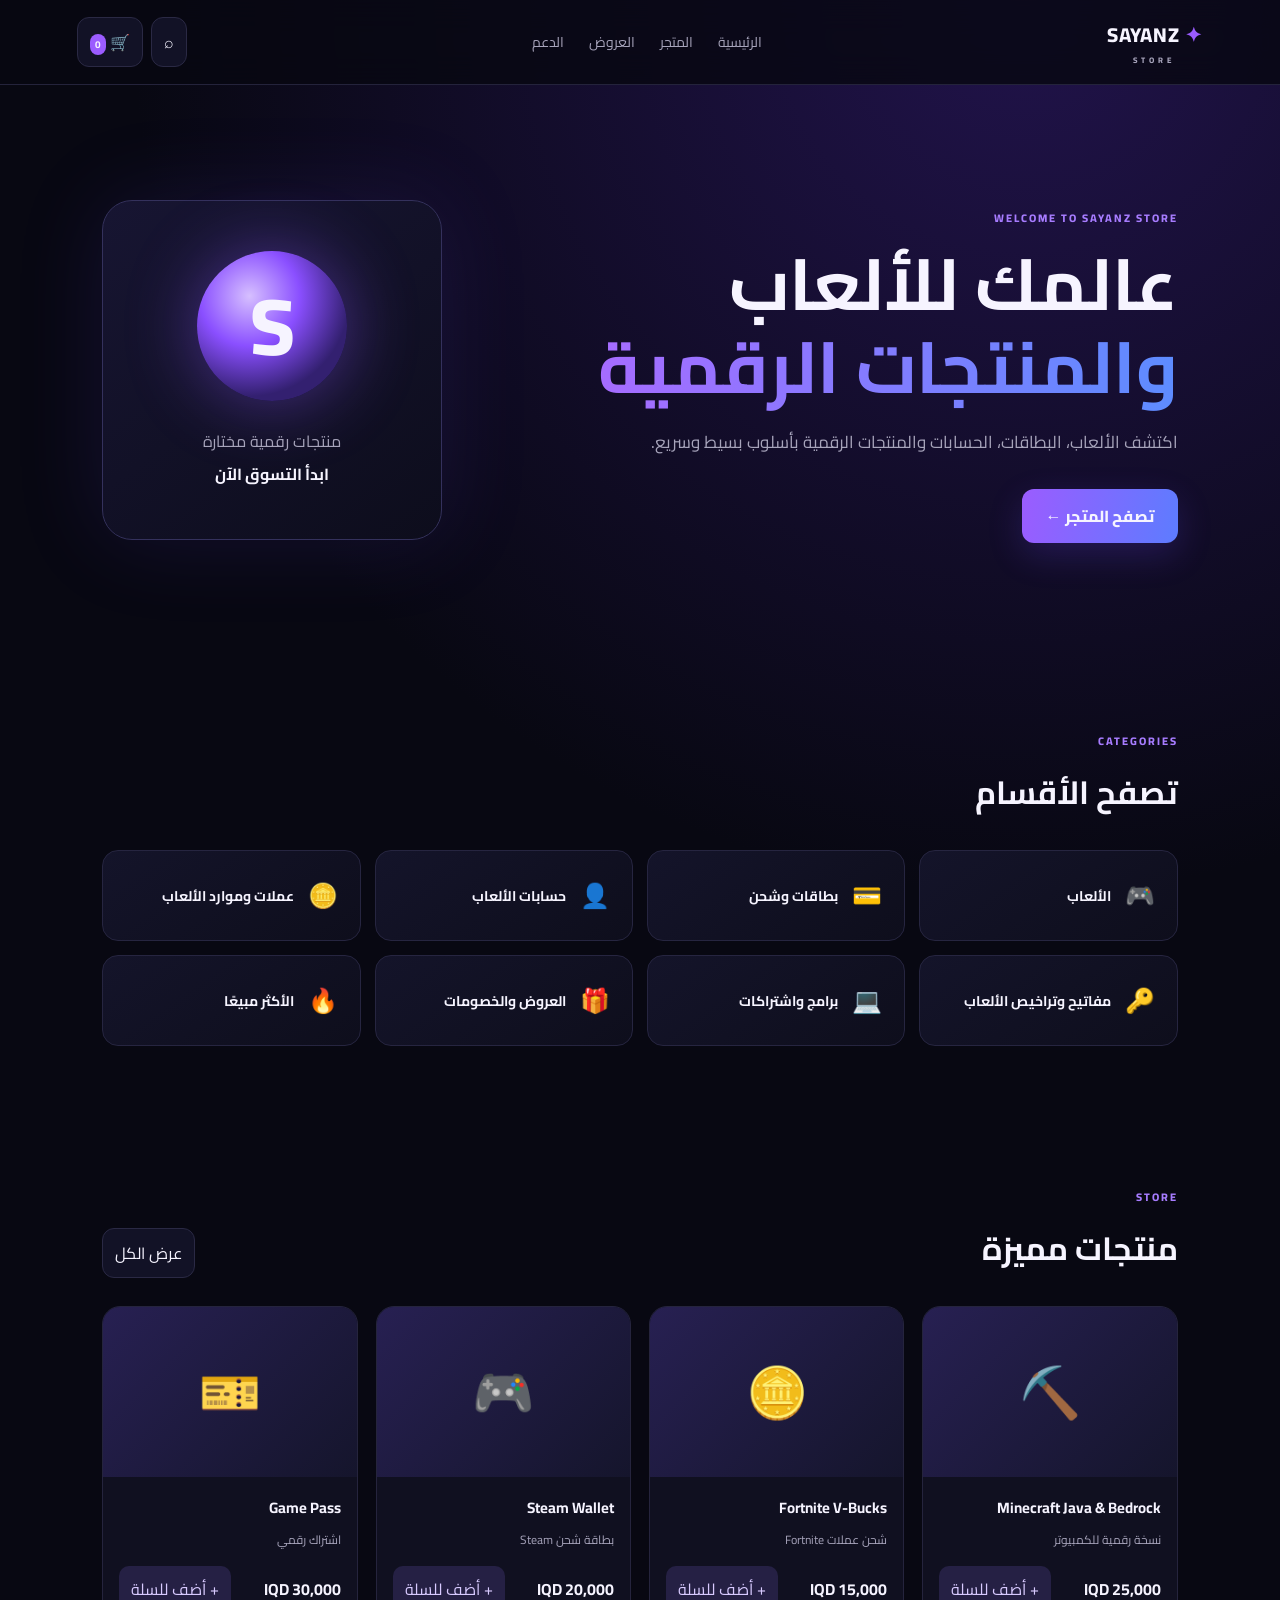
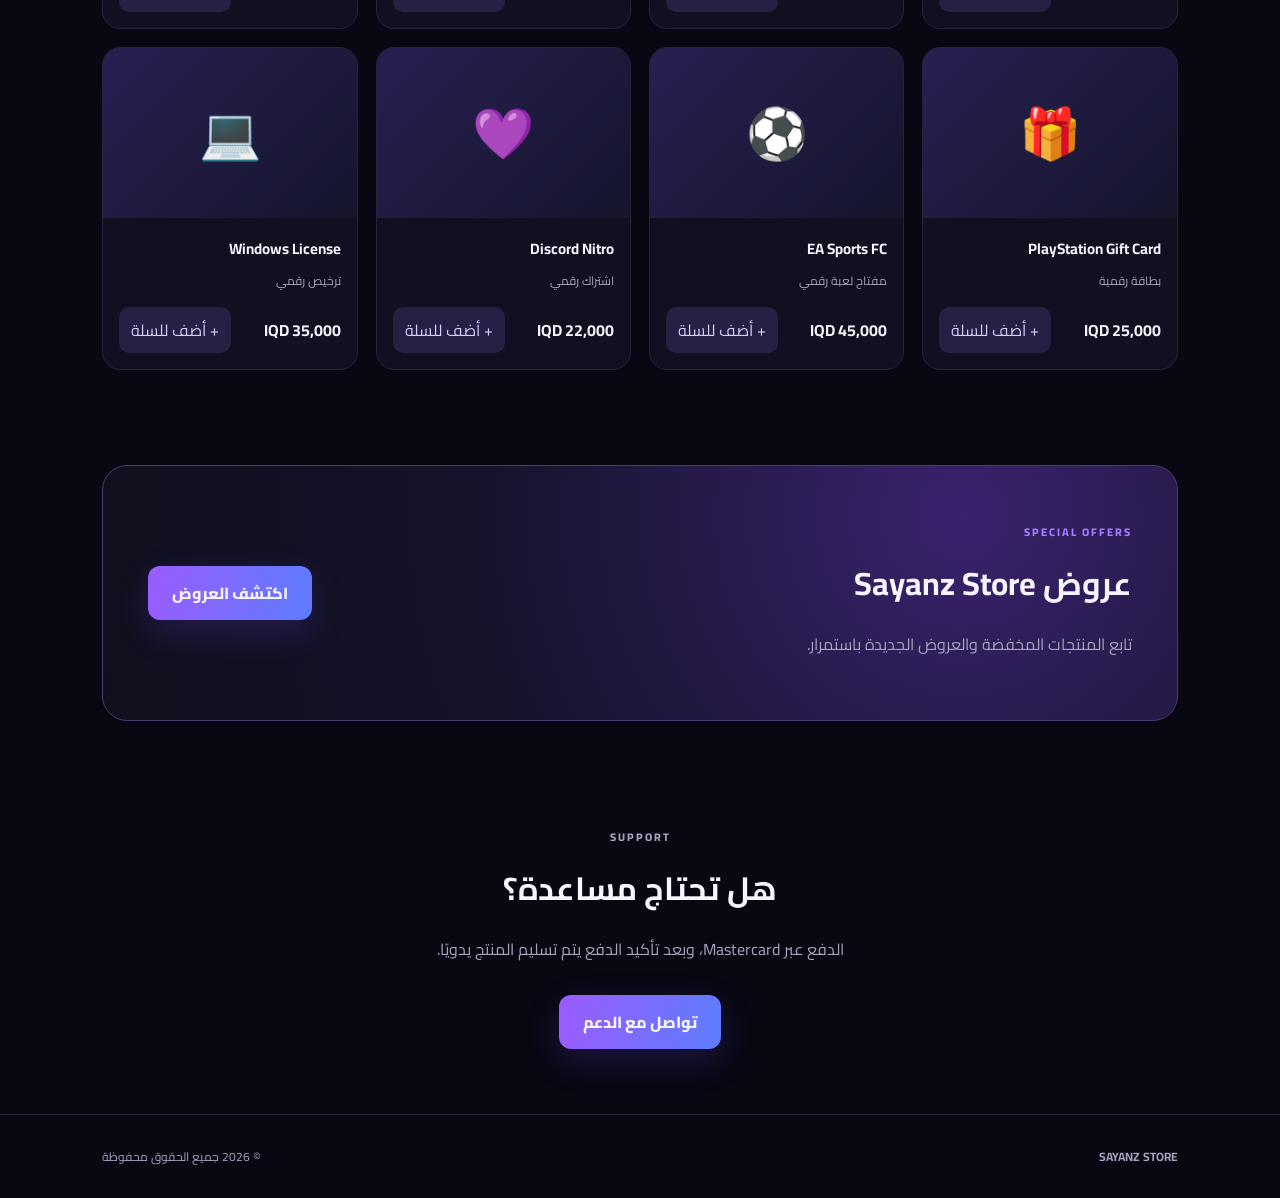
==== index.html @ 7d90538e "Add files via upload" ====
<!doctype html>
<html lang="ar" dir="rtl">
<head>
  <meta charset="utf-8">
  <meta name="viewport" content="width=device-width,initial-scale=1">
  <title>Sayanz Store | ساينز ستور</title>
  <meta name="description" content="Sayanz Store - ألعاب ومنتجات رقمية">
  <link rel="stylesheet" href="style.css">
</head>
<body>
  <header class="topbar">
    <a class="logo" href="#"><span>✦</span> SAYANZ <small>STORE</small></a>
    <nav>
      <a href="#home">الرئيسية</a>
      <a href="#store">المتجر</a>
      <a href="#offers">العروض</a>
      <a href="#support">الدعم</a>
    </nav>
    <div class="actions">
      <button aria-label="بحث">⌕</button>
      <button aria-label="السلة" onclick="openCart()">🛒 <b id="cartCount">0</b></button>
    </div>
  </header>

  <main>
    <section id="home" class="hero">
      <div>
        <p class="eyebrow">WELCOME TO SAYANZ STORE</p>
        <h1>عالمك للألعاب<br><span>والمنتجات الرقمية</span></h1>
        <p class="lead">اكتشف الألعاب، البطاقات، الحسابات والمنتجات الرقمية بأسلوب بسيط وسريع.</p>
        <a class="primary" href="#store">تصفح المتجر ←</a>
      </div>
      <div class="hero-card">
        <div class="orb">S</div>
        <p>منتجات رقمية مختارة</p>
        <strong>ابدأ التسوق الآن</strong>
      </div>
    </section>

    <section class="section">
      <div class="section-head"><div><p class="eyebrow">CATEGORIES</p><h2>تصفح الأقسام</h2></div></div>
      <div class="categories">
        <a href="#store">🎮<span>الألعاب</span></a>
        <a href="#store">💳<span>بطاقات وشحن</span></a>
        <a href="#store">👤<span>حسابات الألعاب</span></a>
        <a href="#store">🪙<span>عملات وموارد الألعاب</span></a>
        <a href="#store">🔑<span>مفاتيح وتراخيص الألعاب</span></a>
        <a href="#store">💻<span>برامج واشتراكات</span></a>
        <a href="#offers">🎁<span>العروض والخصومات</span></a>
        <a href="#store">🔥<span>الأكثر مبيعًا</span></a>
      </div>
    </section>

    <section id="store" class="section">
      <div class="section-head">
        <div><p class="eyebrow">STORE</p><h2>منتجات مميزة</h2></div>
        <button class="ghost" onclick="alert('سيتم تفعيل البحث لاحقًا')">عرض الكل</button>
      </div>
      <div class="products" id="products"></div>
    </section>

    <section id="offers" class="offer">
      <div><p class="eyebrow">SPECIAL OFFERS</p><h2>عروض Sayanz Store</h2><p>تابع المنتجات المخفضة والعروض الجديدة باستمرار.</p></div>
      <a class="primary" href="#store">اكتشف العروض</a>
    </section>

    <section id="support" class="section support">
      <p class="eyebrow">SUPPORT</p><h2>هل تحتاج مساعدة؟</h2>
      <p>الدفع عبر Mastercard، وبعد تأكيد الدفع يتم تسليم المنتج يدويًا.</p>
      <button class="primary" onclick="alert('أضف رابط واتساب/تيليجرام هنا لاحقًا')">تواصل مع الدعم</button>
    </section>
  </main>

  <footer><strong>SAYANZ STORE</strong><span>© 2026 جميع الحقوق محفوظة</span></footer>

  <div class="modal" id="cartModal" onclick="if(event.target===this)closeCart()">
    <div class="cart">
      <button class="close" onclick="closeCart()">×</button>
      <h2>سلة المشتريات</h2>
      <div id="cartItems"></div>
      <div class="total"><span>المجموع</span><strong id="total">0 IQD</strong></div>
      <button class="primary full" onclick="checkout()">متابعة الدفع</button>
    </div>
  </div>

  <div class="modal" id="checkoutModal" onclick="if(event.target===this)closeCheckout()">
    <div class="cart">
      <button class="close" onclick="closeCheckout()">×</button>
      <h2>إتمام الطلب</h2>
      <p style="color:#a7a4bb;font-size:13px">أدخل بياناتك لإرسال الطلب. سيتم تأكيد الدفع والتسليم يدويًا.</p>
      <form id="orderForm" onsubmit="submitOrder(event)">
        <label>الاسم<input required id="customerName" placeholder="اسمك الكامل"></label>
        <label>البريد الإلكتروني<input required type="email" id="customerEmail" placeholder="example@email.com"></label>
        <label>رقم الهاتف<input required id="customerPhone" placeholder="07xxxxxxxxx"></label>
        <label>طريقة الدفع<div class="paybox">💳 Mastercard</div></label>
        <label>رقم/مرجع عملية الدفع<input id="paymentRef" placeholder="أدخل مرجع العملية إن وجد"></label>
        <button class="primary full" type="submit">إرسال الطلب</button>
      </form>
    </div>
  </div>
  <div class="modal" id="successModal">
    <div class="cart" style="text-align:center">
      <div style="font-size:48px">✅</div>
      <h2>تم إرسال طلبك</h2>
      <p id="orderNumber" style="color:#a7a4bb"></p>
      <p style="color:#a7a4bb">احتفظ برقم الطلب للتواصل مع الدعم.</p>
      <button class="primary" onclick="closeSuccess()">حسنًا</button>
    </div>
  </div>
  <script src="script.js"></script>
</body>
</html>
---- style.css ----
@import url('https://fonts.googleapis.com/css2?family=Cairo:wght@400;600;700;800&display=swap');
:root{--bg:#080812;--panel:#111124;--panel2:#171735;--text:#f6f4ff;--muted:#a7a4bb;--accent:#9b5cff;--accent2:#5d7cff}
*{box-sizing:border-box}html{scroll-behavior:smooth}body{margin:0;background:radial-gradient(circle at 80% 0%,#21134b 0,transparent 30%),var(--bg);color:var(--text);font-family:Cairo,Arial,sans-serif}a{text-decoration:none;color:inherit}button{font:inherit;cursor:pointer;color:inherit}
.topbar{position:sticky;top:0;z-index:10;display:flex;align-items:center;gap:32px;padding:16px 6%;background:rgba(8,8,18,.82);backdrop-filter:blur(16px);border-bottom:1px solid #24233b}.logo{font-weight:800;letter-spacing:1px;font-size:20px}.logo span{color:var(--accent)}.logo small{display:block;font-size:8px;letter-spacing:4px;color:var(--muted);margin-right:28px}nav{display:flex;gap:25px;margin:auto}nav a{color:var(--muted);font-size:14px}nav a:hover{color:#fff}.actions{display:flex;gap:8px}.actions button,.ghost{border:1px solid #2a2944;background:#121226;border-radius:12px;padding:9px 12px}.actions b{background:var(--accent);border-radius:8px;padding:1px 5px;font-size:10px}
.hero{min-height:570px;padding:80px 8%;display:flex;align-items:center;justify-content:space-between;gap:50px}.eyebrow{color:#a77cff;font-size:11px;font-weight:800;letter-spacing:2px}.hero h1{font-size:clamp(40px,6vw,72px);line-height:1.15;margin:15px 0}.hero h1 span{background:linear-gradient(90deg,#a66cff,#5d8cff);-webkit-background-clip:text;color:transparent}.lead{max-width:580px;color:var(--muted);font-size:17px;line-height:2;margin-bottom:30px}.primary{display:inline-block;border:0;border-radius:12px;padding:12px 24px;background:linear-gradient(100deg,var(--accent),var(--accent2));box-shadow:0 12px 35px #6f4cff33;font-weight:800}.hero-card{width:340px;height:340px;border:1px solid #34315c;border-radius:30px;background:linear-gradient(145deg,#171532,#0d0d1c);display:flex;flex-direction:column;align-items:center;justify-content:center;box-shadow:0 0 90px #714cff20}.orb{width:150px;height:150px;border-radius:50%;display:grid;place-items:center;font-size:80px;font-weight:800;background:radial-gradient(circle at 35% 30%,#d6bfff,#8a4fff 35%,#332070 70%);box-shadow:0 0 70px #8b55ff77}.hero-card p{color:var(--muted);margin:25px 0 3px}.section{padding:65px 8%}.section-head{display:flex;justify-content:space-between;align-items:end;margin-bottom:28px}.section h2,.offer h2,.support h2{font-size:32px;margin:4px 0 0}.categories{display:grid;grid-template-columns:repeat(4,1fr);gap:14px}.categories a{background:linear-gradient(145deg,#14142a,#0e0e1c);border:1px solid #262540;padding:22px;border-radius:16px;display:flex;gap:14px;align-items:center;font-size:24px;transition:.2s}.categories a:hover{transform:translateY(-3px);border-color:#6d58aa}.categories span{font-size:14px;font-weight:700}.products{display:grid;grid-template-columns:repeat(4,1fr);gap:18px}.product{background:#101020;border:1px solid #25243d;border-radius:18px;overflow:hidden}.pic{height:170px;background:linear-gradient(135deg,#272052,#15152c);display:grid;place-items:center;font-size:50px}.info{padding:16px}.info h3{margin:0 0 6px;font-size:15px}.info p{color:var(--muted);font-size:12px;margin:0 0 15px}.price{display:flex;justify-content:space-between;align-items:center}.price strong{font-size:16px}.add{border:0;background:#252044;border-radius:10px;padding:8px 12px;color:#d8caff}.offer{margin:30px 8%;padding:45px;border-radius:25px;border:1px solid #493b72;background:radial-gradient(circle at 80% 20%,#3a226d,#15132b 55%,#10101d);display:flex;align-items:center;justify-content:space-between}.offer p:not(.eyebrow),.support p{color:var(--muted)}.support{text-align:center}.support .primary{margin-top:15px}footer{border-top:1px solid #24233b;padding:30px 8%;display:flex;justify-content:space-between;color:var(--muted);font-size:12px}.modal{display:none;position:fixed;inset:0;background:#0009;z-index:30;align-items:center;justify-content:center;padding:20px}.modal.open{display:flex}.cart{width:min(500px,100%);background:#111124;border:1px solid #35325a;border-radius:20px;padding:25px;position:relative}.close{position:absolute;left:18px;top:14px;background:none;border:0;font-size:28px}.cart h2{margin-top:0}.cart-row{display:flex;justify-content:space-between;padding:14px 0;border-bottom:1px solid #272640}.total{display:flex;justify-content:space-between;padding:20px 0}.full{width:100%;text-align:center}
@media(max-width:800px){nav{display:none}.hero{padding-top:55px;flex-direction:column;text-align:center}.hero-card{width:260px;height:260px}.orb{width:110px;height:110px;font-size:55px}.categories{grid-template-columns:repeat(2,1fr)}.products{grid-template-columns:repeat(2,1fr)}.offer{margin:20px 5%;flex-direction:column;align-items:flex-start;gap:20px}.section{padding:45px 5%}}
@media(max-width:450px){.products{grid-template-columns:1fr}.categories{grid-template-columns:1fr}.hero h1{font-size:42px}}

label{display:block;text-align:right;font-size:12px;color:#c9c5d9;margin:13px 0}input{width:100%;margin-top:7px;background:#0b0b18;border:1px solid #2c2a48;color:#fff;border-radius:10px;padding:12px;font:inherit;outline:none}input:focus{border-color:#8d63ff}.paybox{margin-top:7px;padding:12px;border-radius:10px;background:#19172f;border:1px solid #40376c;color:#ddd}.cart form{margin-top:15px}
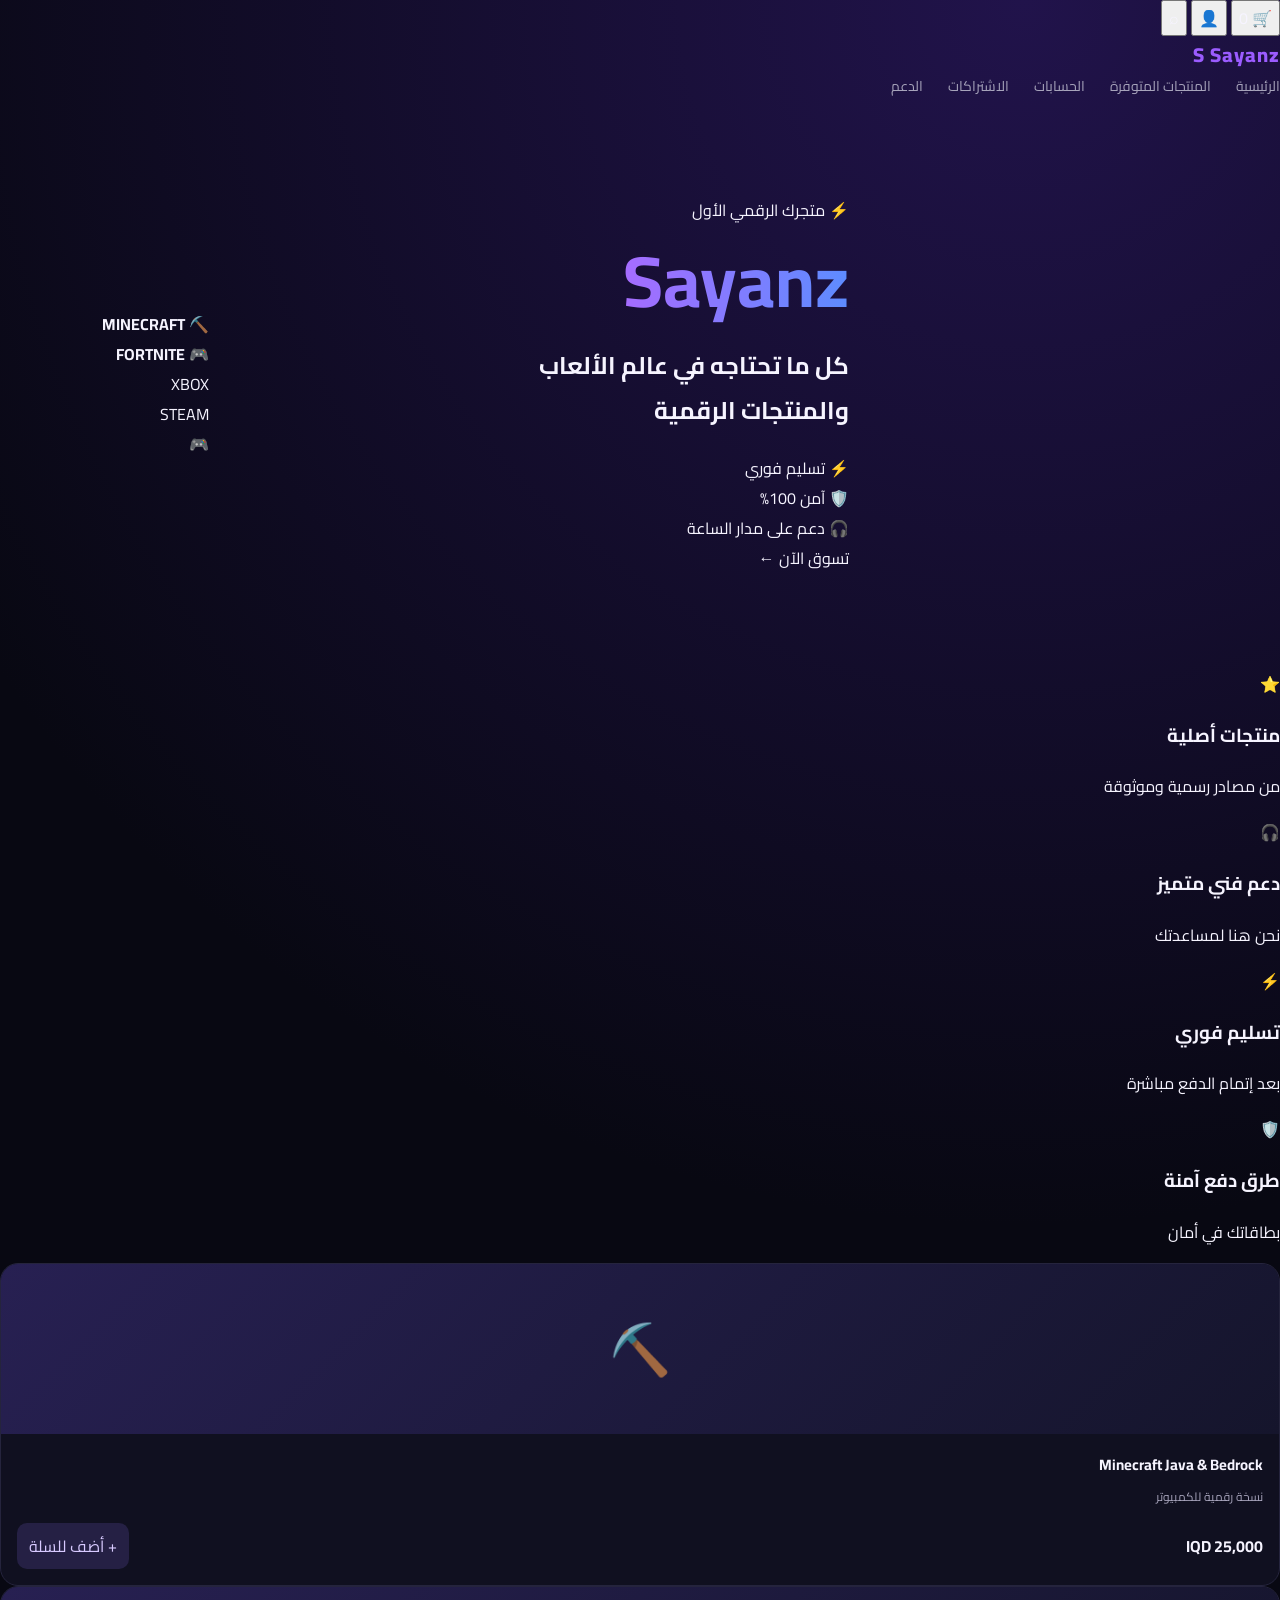
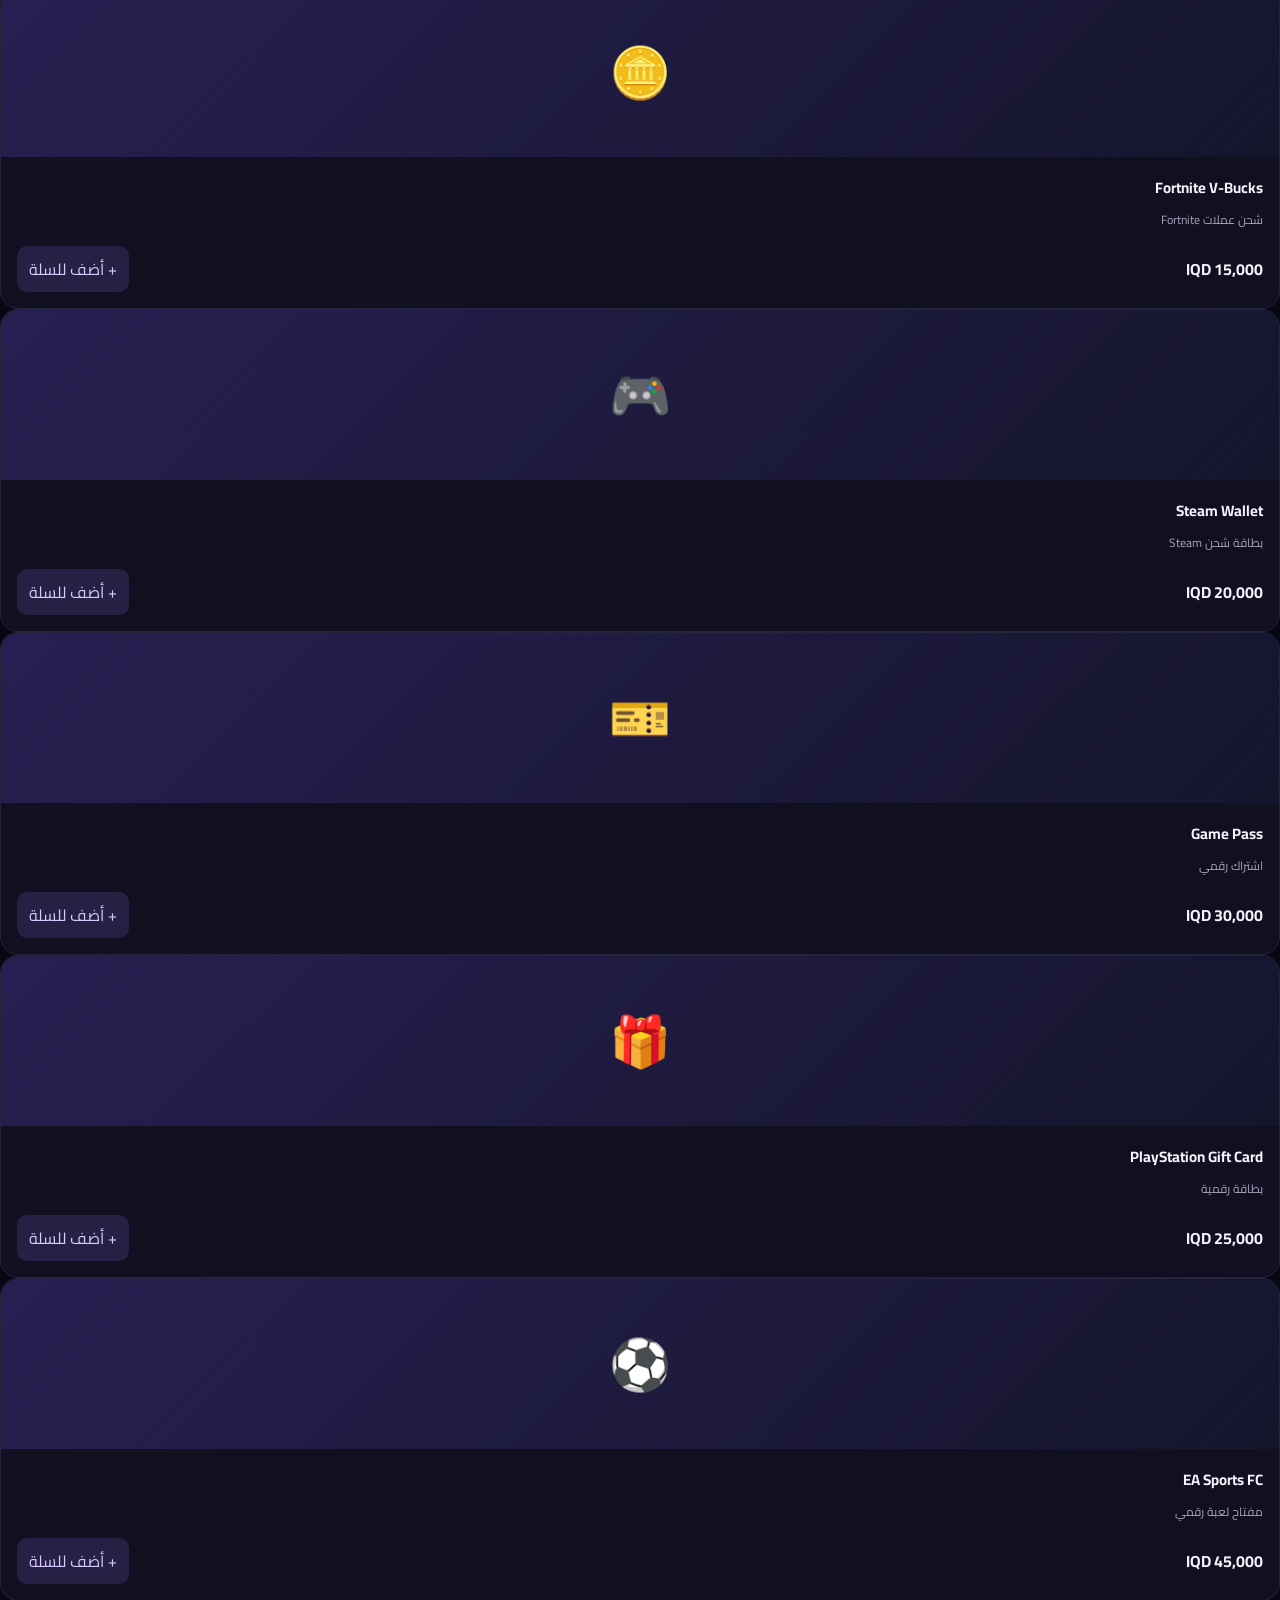
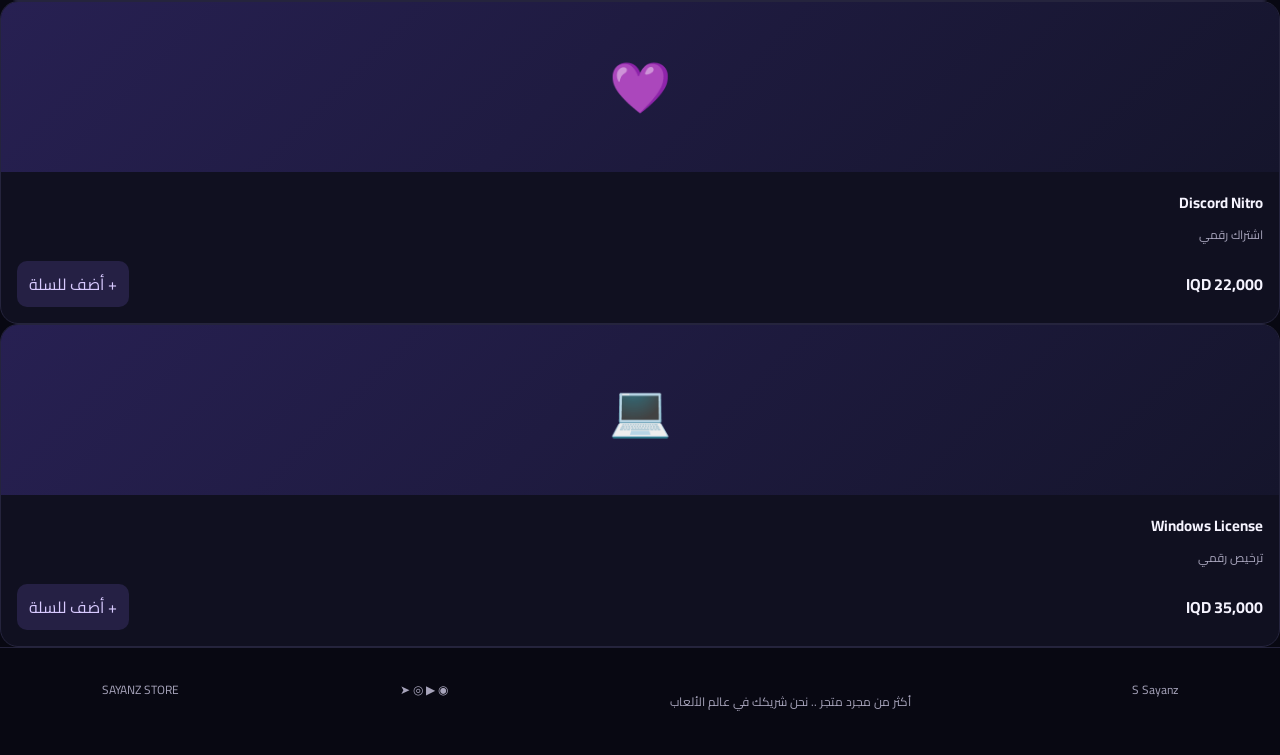
==== commit 90196bc1: "Update index.html" ====
--- a/index.html
+++ b/index.html
@@ -1,112 +1,399 @@
-<!doctype html>
+<!DOCTYPE html>
 <html lang="ar" dir="rtl">
 <head>
-  <meta charset="utf-8">
-  <meta name="viewport" content="width=device-width,initial-scale=1">
-  <title>Sayanz Store | ساينز ستور</title>
-  <meta name="description" content="Sayanz Store - ألعاب ومنتجات رقمية">
-  <link rel="stylesheet" href="style.css">
+    <meta charset="UTF-8">
+    <meta name="viewport" content="width=device-width, initial-scale=1.0">
+    <title>Sayanz Store | ساينز ستور</title>
+
+    <link rel="preconnect" href="https://fonts.googleapis.com">
+    <link rel="preconnect" href="https://fonts.gstatic.com" crossorigin>
+    <link href="https://fonts.googleapis.com/css2?family=Cairo:wght@400;500;600;700;800;900&display=swap" rel="stylesheet">
+
+    <link rel="stylesheet" href="style.css">
 </head>
+
 <body>
-  <header class="topbar">
-    <a class="logo" href="#"><span>✦</span> SAYANZ <small>STORE</small></a>
+
+<!-- ================= HEADER ================= -->
+
+<header class="header">
+
+    <div class="header-left">
+
+        <button class="icon-btn">
+            🛒
+            <span class="cart-count">0</span>
+        </button>
+
+        <button class="icon-btn">👤</button>
+
+        <button class="icon-btn">⌕</button>
+
+    </div>
+
+    <div class="logo">
+        <span class="logo-symbol">S</span>
+        <span>Sayanz</span>
+    </div>
+
     <nav>
-      <a href="#home">الرئيسية</a>
-      <a href="#store">المتجر</a>
-      <a href="#offers">العروض</a>
-      <a href="#support">الدعم</a>
+
+        <a class="active" href="#">الرئيسية</a>
+        <a href="#products">المنتجات المتوفرة</a>
+        <a href="#accounts">الحسابات</a>
+        <a href="#subscriptions">الاشتراكات</a>
+        <a href="#support">الدعم</a>
+
     </nav>
-    <div class="actions">
-      <button aria-label="بحث">⌕</button>
-      <button aria-label="السلة" onclick="openCart()">🛒 <b id="cartCount">0</b></button>
-    </div>
-  </header>
-
-  <main>
-    <section id="home" class="hero">
-      <div>
-        <p class="eyebrow">WELCOME TO SAYANZ STORE</p>
-        <h1>عالمك للألعاب<br><span>والمنتجات الرقمية</span></h1>
-        <p class="lead">اكتشف الألعاب، البطاقات، الحسابات والمنتجات الرقمية بأسلوب بسيط وسريع.</p>
-        <a class="primary" href="#store">تصفح المتجر ←</a>
-      </div>
-      <div class="hero-card">
-        <div class="orb">S</div>
-        <p>منتجات رقمية مختارة</p>
-        <strong>ابدأ التسوق الآن</strong>
-      </div>
-    </section>
-
-    <section class="section">
-      <div class="section-head"><div><p class="eyebrow">CATEGORIES</p><h2>تصفح الأقسام</h2></div></div>
-      <div class="categories">
-        <a href="#store">🎮<span>الألعاب</span></a>
-        <a href="#store">💳<span>بطاقات وشحن</span></a>
-        <a href="#store">👤<span>حسابات الألعاب</span></a>
-        <a href="#store">🪙<span>عملات وموارد الألعاب</span></a>
-        <a href="#store">🔑<span>مفاتيح وتراخيص الألعاب</span></a>
-        <a href="#store">💻<span>برامج واشتراكات</span></a>
-        <a href="#offers">🎁<span>العروض والخصومات</span></a>
-        <a href="#store">🔥<span>الأكثر مبيعًا</span></a>
-      </div>
-    </section>
-
-    <section id="store" class="section">
-      <div class="section-head">
-        <div><p class="eyebrow">STORE</p><h2>منتجات مميزة</h2></div>
-        <button class="ghost" onclick="alert('سيتم تفعيل البحث لاحقًا')">عرض الكل</button>
-      </div>
-      <div class="products" id="products"></div>
-    </section>
-
-    <section id="offers" class="offer">
-      <div><p class="eyebrow">SPECIAL OFFERS</p><h2>عروض Sayanz Store</h2><p>تابع المنتجات المخفضة والعروض الجديدة باستمرار.</p></div>
-      <a class="primary" href="#store">اكتشف العروض</a>
-    </section>
-
-    <section id="support" class="section support">
-      <p class="eyebrow">SUPPORT</p><h2>هل تحتاج مساعدة؟</h2>
-      <p>الدفع عبر Mastercard، وبعد تأكيد الدفع يتم تسليم المنتج يدويًا.</p>
-      <button class="primary" onclick="alert('أضف رابط واتساب/تيليجرام هنا لاحقًا')">تواصل مع الدعم</button>
-    </section>
-  </main>
-
-  <footer><strong>SAYANZ STORE</strong><span>© 2026 جميع الحقوق محفوظة</span></footer>
-
-  <div class="modal" id="cartModal" onclick="if(event.target===this)closeCart()">
-    <div class="cart">
-      <button class="close" onclick="closeCart()">×</button>
-      <h2>سلة المشتريات</h2>
-      <div id="cartItems"></div>
-      <div class="total"><span>المجموع</span><strong id="total">0 IQD</strong></div>
-      <button class="primary full" onclick="checkout()">متابعة الدفع</button>
-    </div>
-  </div>
-
-  <div class="modal" id="checkoutModal" onclick="if(event.target===this)closeCheckout()">
-    <div class="cart">
-      <button class="close" onclick="closeCheckout()">×</button>
-      <h2>إتمام الطلب</h2>
-      <p style="color:#a7a4bb;font-size:13px">أدخل بياناتك لإرسال الطلب. سيتم تأكيد الدفع والتسليم يدويًا.</p>
-      <form id="orderForm" onsubmit="submitOrder(event)">
-        <label>الاسم<input required id="customerName" placeholder="اسمك الكامل"></label>
-        <label>البريد الإلكتروني<input required type="email" id="customerEmail" placeholder="example@email.com"></label>
-        <label>رقم الهاتف<input required id="customerPhone" placeholder="07xxxxxxxxx"></label>
-        <label>طريقة الدفع<div class="paybox">💳 Mastercard</div></label>
-        <label>رقم/مرجع عملية الدفع<input id="paymentRef" placeholder="أدخل مرجع العملية إن وجد"></label>
-        <button class="primary full" type="submit">إرسال الطلب</button>
-      </form>
-    </div>
-  </div>
-  <div class="modal" id="successModal">
-    <div class="cart" style="text-align:center">
-      <div style="font-size:48px">✅</div>
-      <h2>تم إرسال طلبك</h2>
-      <p id="orderNumber" style="color:#a7a4bb"></p>
-      <p style="color:#a7a4bb">احتفظ برقم الطلب للتواصل مع الدعم.</p>
-      <button class="primary" onclick="closeSuccess()">حسنًا</button>
-    </div>
-  </div>
-  <script src="script.js"></script>
+
+</header>
+
+
+<!-- ================= HERO ================= -->
+
+<section class="hero">
+
+    <div class="hero-glow"></div>
+
+    <div class="hero-content">
+
+        <div class="small-title">
+            ⚡ متجرك الرقمي الأول
+        </div>
+
+        <h1>
+            <span>Sayanz</span>
+        </h1>
+
+        <h2>
+            كل ما تحتاجه في عالم الألعاب
+            <br>
+            والمنتجات الرقمية
+        </h2>
+
+        <div class="hero-features">
+
+            <div>
+                ⚡
+                <span>تسليم فوري</span>
+            </div>
+
+            <div>
+                🛡️
+                <span>آمن 100%</span>
+            </div>
+
+            <div>
+                🎧
+                <span>دعم على مدار الساعة</span>
+            </div>
+
+        </div>
+
+        <a href="#products" class="main-button">
+            تسوق الآن
+            <span>←</span>
+        </a>
+
+    </div>
+
+
+    <!-- Gaming artwork -->
+
+    <div class="gaming-scene">
+
+        <div class="light-beam beam-one"></div>
+        <div class="light-beam beam-two"></div>
+
+        <div class="game-card minecraft">
+
+            <div class="game-art minecraft-art">
+                ⛏️
+                <strong>MINECRAFT</strong>
+            </div>
+
+        </div>
+
+        <div class="game-card fortnite">
+
+            <div class="game-art fortnite-art">
+                🎮
+                <strong>FORTNITE</strong>
+            </div>
+
+        </div>
+
+        <div class="game-card xbox">
+
+            <div class="game-art xbox-art">
+                XBOX
+            </div>
+
+        </div>
+
+        <div class="game-card steam">
+
+            <div class="game-art steam-art">
+                STEAM
+            </div>
+
+        </div>
+
+        <div class="controller">
+            🎮
+        </div>
+
+    </div>
+
+</section>
+
+
+<!-- ================= BENEFITS ================= -->
+
+<section class="benefits">
+
+    <div class="benefit">
+
+        <div class="benefit-icon">⭐</div>
+
+        <div>
+            <h3>منتجات أصلية</h3>
+            <p>من مصادر رسمية وموثوقة</p>
+        </div>
+
+    </div>
+
+
+    <div class="benefit">
+
+        <div class="benefit-icon">🎧</div>
+
+        <div>
+            <h3>دعم فني متميز</h3>
+            <p>نحن هنا لمساعدتك</p>
+        </div>
+
+    </div>
+
+
+    <div class="benefit">
+
+        <div class="benefit-icon">⚡</div>
+
+        <div>
+            <h3>تسليم فوري</h3>
+            <p>بعد إتمام الدفع مباشرة</p>
+        </div>
+
+    </div>
+
+
+    <div class="benefit">
+
+        <div class="benefit-icon">🛡️</div>
+
+        <div>
+            <h3>طرق دفع آمنة</h3>
+            <p>بطاقاتك في أمان</p>
+        </div>
+
+    </div>
+
+</section>
+
+
+<!-- ================= PRODUCTS ================= -->
+
+<section class="products-section" id="products">
+
+    <div class="section-heading">
+
+        <div>
+            <span>اختر من بين حسابات الألعاب التي تناسبك</span>
+            <h2>المنتجات المتوفرة</h2></div>
+
+        <div class="heading-line"></div>
+
+    </div>
+
+
+    <div class="products-grid">
+
+
+        <!-- Minecraft -->
+
+        <article class="product-card minecraft-card">
+
+            <div class="product-image minecraft-bg">
+
+                <div class="product-game-icon">
+                    ⛏️
+                </div>
+
+                <h3>MINECRAFT</h3>
+
+            </div>
+
+            <div class="product-info">
+
+                <div class="product-icon">🟩</div>
+
+                <div class="product-text">
+
+                    <h3>حسابات ماينكرافت</h3>
+
+                    <p>حسابات أصلية وآمنة</p>
+
+                </div>
+
+                <button class="product-button">
+                    تصفح المنتجات →
+                </button>
+
+            </div>
+
+        </article>
+
+
+        <!-- Fortnite -->
+
+        <article class="product-card fortnite-card">
+
+            <div class="product-image fortnite-bg">
+
+                <div class="product-game-icon">
+                    🎮
+                </div>
+
+                <h3>FORTNITE</h3>
+
+            </div>
+
+            <div class="product-info">
+
+                <div class="product-icon">F</div>
+
+                <div class="product-text">
+
+                    <h3>حسابات فورت نايت</h3>
+
+                    <p>حسابات أصلية وآمنة</p>
+
+                </div>
+
+                <button class="product-button">
+                    تصفح المنتجات →
+                </button>
+
+            </div>
+
+        </article>
+
+
+        <!-- Xbox -->
+
+        <article class="product-card xbox-card">
+
+            <div class="product-image xbox-bg">
+
+                <div class="product-game-icon">
+                    X
+                </div>
+
+                <h3>XBOX</h3>
+
+            </div>
+
+            <div class="product-info">
+
+                <div class="product-icon">◉</div>
+
+                <div class="product-text">
+
+                    <h3>حسابات إكس بوكس</h3>
+
+                    <p>حسابات أصلية وآمنة</p>
+
+                </div>
+
+                <button class="product-button">
+                    تصفح المنتجات →
+                </button>
+
+            </div>
+
+        </article>
+
+
+        <!-- Steam -->
+
+        <article class="product-card steam-card">
+
+            <div class="product-image steam-bg">
+
+                <div class="product-game-icon">
+                    ⚙
+                </div>
+
+                <h3>STEAM</h3>
+
+            </div>
+
+            <div class="product-info">
+
+                <div class="product-icon">◉</div>
+
+                <div class="product-text">
+
+                    <h3>ألعاب ستيم</h3>
+
+                    <p>حسابات أصلية وآمنة</p>
+
+                </div>
+
+                <button class="product-button">
+                    تصفح المنتجات →
+                </button>
+
+            </div>
+
+        </article>
+
+    </div>
+
+</section>
+
+
+<!-- ================= FOOTER ================= -->
+
+<footer>
+
+    <div class="footer-logo">
+        <span>S</span>
+        Sayanz
+    </div>
+
+    <p>
+        أكثر من مجرد متجر .. نحن شريكك في عالم الألعاب
+    </p>
+
+    <div class="social">
+
+        <span>◉</span>
+        <span>▶</span>
+        <span>◎</span>
+        <span>➤</span>
+
+    </div>
+
+    <div class="footer-bottom">
+        SAYANZ STORE
+    </div>
+
+</footer>
+
+
+<script src="script.js"></script>
+
 </body>
-</html>+</html>
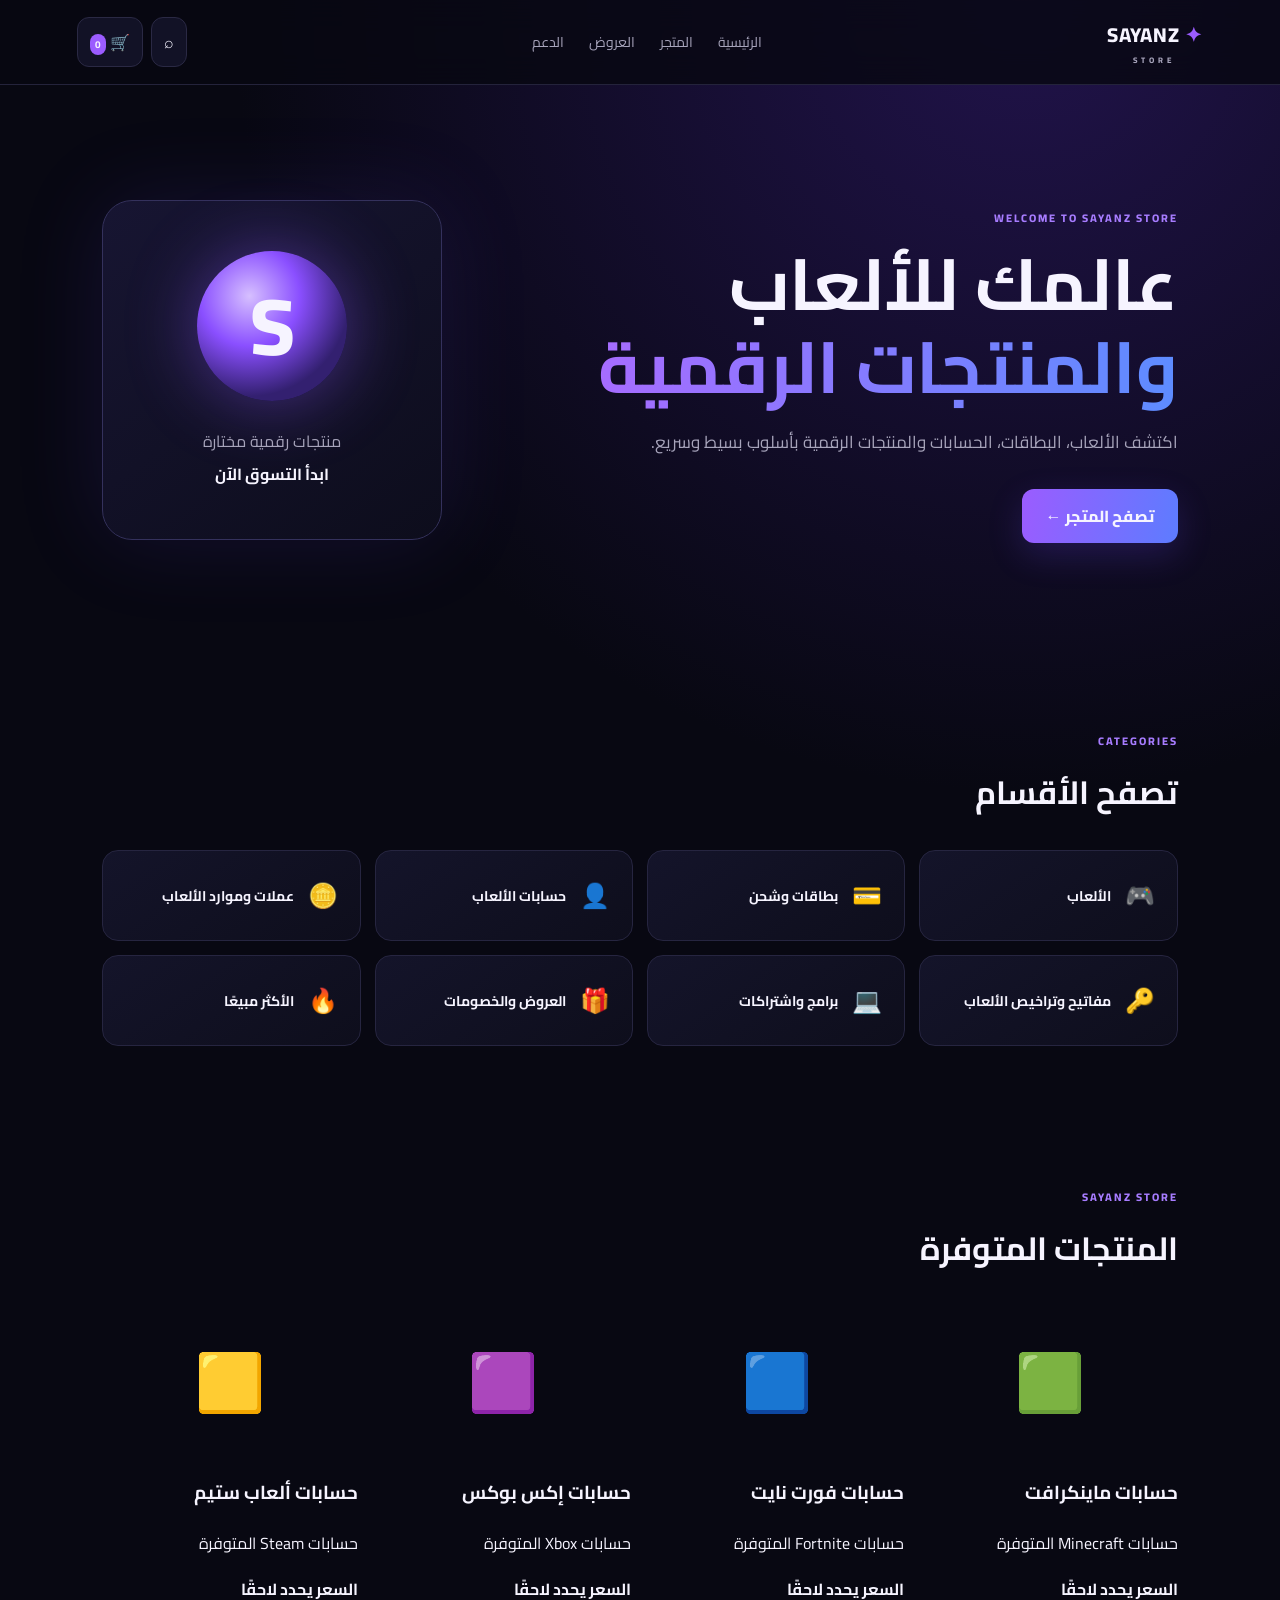
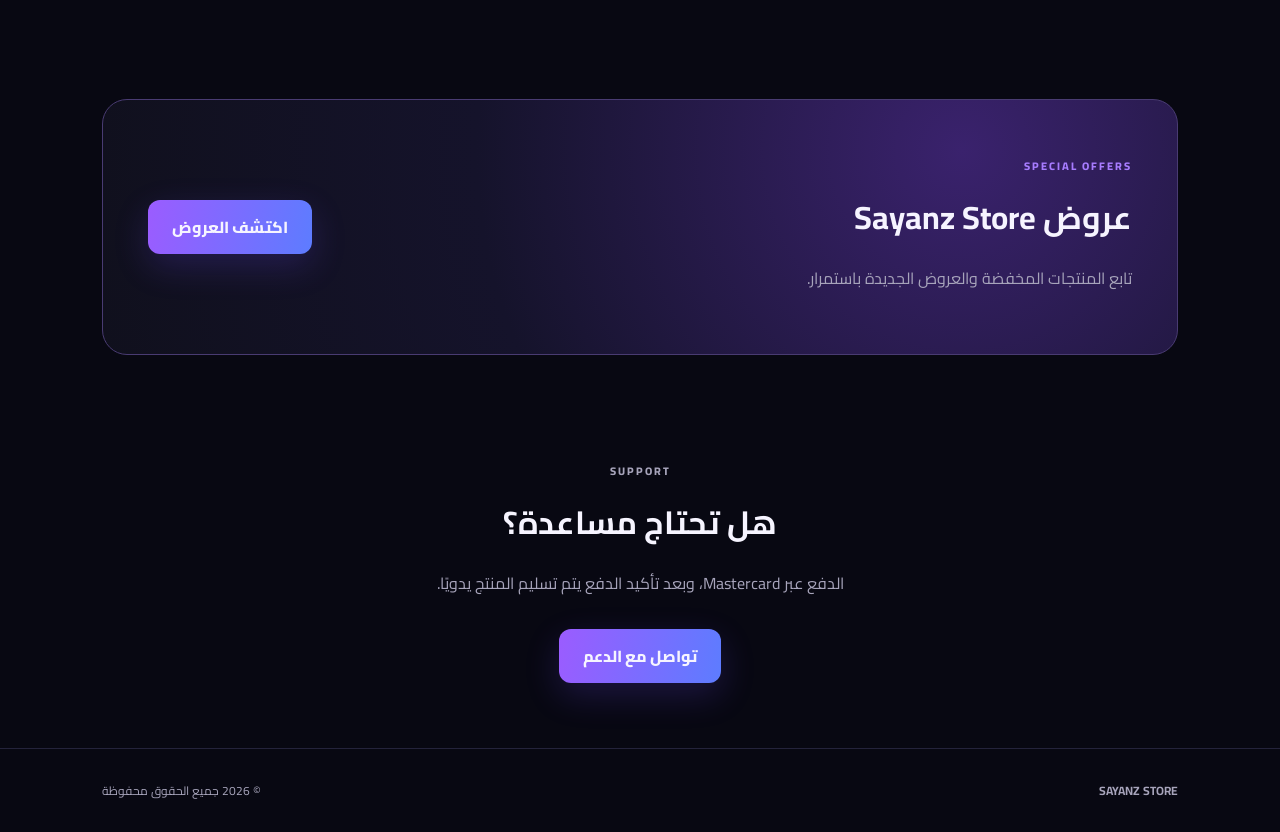
==== commit a2329a72: "Add files via upload" ====
--- a/index.html
+++ b/index.html
@@ -1,399 +1,116 @@
-<!DOCTYPE html>
+<!doctype html>
 <html lang="ar" dir="rtl">
 <head>
-    <meta charset="UTF-8">
-    <meta name="viewport" content="width=device-width, initial-scale=1.0">
-    <title>Sayanz Store | ساينز ستور</title>
+  <meta charset="utf-8">
+  <meta name="viewport" content="width=device-width,initial-scale=1">
+  <title>Sayanz Store | ساينز ستور</title>
+  <meta name="description" content="Sayanz Store - ألعاب ومنتجات رقمية">
+  <link rel="stylesheet" href="style.css">
+</head>
+<body>
+  <header class="topbar">
+    <a class="logo" href="#"><span>✦</span> SAYANZ <small>STORE</small></a>
+    <nav>
+      <a href="#home">الرئيسية</a>
+      <a href="#store">المتجر</a>
+      <a href="#offers">العروض</a>
+      <a href="#support">الدعم</a>
+    </nav>
+    <div class="actions">
+      <button aria-label="بحث">⌕</button>
+      <button aria-label="السلة" onclick="openCart()">🛒 <b id="cartCount">0</b></button>
+    </div>
+  </header>
 
-    <link rel="preconnect" href="https://fonts.googleapis.com">
-    <link rel="preconnect" href="https://fonts.gstatic.com" crossorigin>
-    <link href="https://fonts.googleapis.com/css2?family=Cairo:wght@400;500;600;700;800;900&display=swap" rel="stylesheet">
+  <main>
+    <section id="home" class="hero">
+      <div>
+        <p class="eyebrow">WELCOME TO SAYANZ STORE</p>
+        <h1>عالمك للألعاب<br><span>والمنتجات الرقمية</span></h1>
+        <p class="lead">اكتشف الألعاب، البطاقات، الحسابات والمنتجات الرقمية بأسلوب بسيط وسريع.</p>
+        <a class="primary" href="#store">تصفح المتجر ←</a>
+      </div>
+      <div class="hero-card">
+        <div class="orb">S</div>
+        <p>منتجات رقمية مختارة</p>
+        <strong>ابدأ التسوق الآن</strong>
+      </div>
+    </section>
 
-    <link rel="stylesheet" href="style.css">
-</head>
+    <section class="section">
+      <div class="section-head"><div><p class="eyebrow">CATEGORIES</p><h2>تصفح الأقسام</h2></div></div>
+      <div class="categories">
+        <a href="#store">🎮<span>الألعاب</span></a>
+        <a href="#store">💳<span>بطاقات وشحن</span></a>
+        <a href="#store">👤<span>حسابات الألعاب</span></a>
+        <a href="#store">🪙<span>عملات وموارد الألعاب</span></a>
+        <a href="#store">🔑<span>مفاتيح وتراخيص الألعاب</span></a>
+        <a href="#store">💻<span>برامج واشتراكات</span></a>
+        <a href="#offers">🎁<span>العروض والخصومات</span></a>
+        <a href="#store">🔥<span>الأكثر مبيعًا</span></a>
+      </div>
+    </section>
 
-<body>
+    <section id="store" class="section">
+      <div class="section-head">
+        <div><p class="eyebrow">SAYANZ STORE</p><h2>المنتجات المتوفرة</h2></div>
+      </div>
+      <div class="products available-products">
+        <a class="product-card" href="#minecraft"><div class="product-art">🟩</div><div class="product-info"><h3>حسابات ماينكرافت</h3><p>حسابات Minecraft المتوفرة</p><strong>السعر يحدد لاحقًا</strong></div></a>
+        <a class="product-card" href="#fortnite"><div class="product-art">🟦</div><div class="product-info"><h3>حسابات فورت نايت</h3><p>حسابات Fortnite المتوفرة</p><strong>السعر يحدد لاحقًا</strong></div></a>
+        <a class="product-card" href="#xbox"><div class="product-art">🟪</div><div class="product-info"><h3>حسابات إكس بوكس</h3><p>حسابات Xbox المتوفرة</p><strong>السعر يحدد لاحقًا</strong></div></a>
+        <a class="product-card" href="#steam"><div class="product-art">🟨</div><div class="product-info"><h3>حسابات ألعاب ستيم</h3><p>حسابات Steam المتوفرة</p><strong>السعر يحدد لاحقًا</strong></div></a>
+      </div>
+    </section>
 
-<!-- ================= HEADER ================= -->
+    <section id="offers" class="offer">
+      <div><p class="eyebrow">SPECIAL OFFERS</p><h2>عروض Sayanz Store</h2><p>تابع المنتجات المخفضة والعروض الجديدة باستمرار.</p></div>
+      <a class="primary" href="#store">اكتشف العروض</a>
+    </section>
 
-<header class="header">
+    <section id="support" class="section support">
+      <p class="eyebrow">SUPPORT</p><h2>هل تحتاج مساعدة؟</h2>
+      <p>الدفع عبر Mastercard، وبعد تأكيد الدفع يتم تسليم المنتج يدويًا.</p>
+      <button class="primary" onclick="alert('أضف رابط واتساب/تيليجرام هنا لاحقًا')">تواصل مع الدعم</button>
+    </section>
+  </main>
 
-    <div class="header-left">
+  <footer><strong>SAYANZ STORE</strong><span>© 2026 جميع الحقوق محفوظة</span></footer>
 
-        <button class="icon-btn">
-            🛒
-            <span class="cart-count">0</span>
-        </button>
+  <div class="modal" id="cartModal" onclick="if(event.target===this)closeCart()">
+    <div class="cart">
+      <button class="close" onclick="closeCart()">×</button>
+      <h2>سلة المشتريات</h2>
+      <div id="cartItems"></div>
+      <div class="total"><span>المجموع</span><strong id="total">0 IQD</strong></div>
+      <button class="primary full" onclick="checkout()">متابعة الدفع</button>
+    </div>
+  </div>
 
-        <button class="icon-btn">👤</button>
-
-        <button class="icon-btn">⌕</button>
-
+  <div class="modal" id="checkoutModal" onclick="if(event.target===this)closeCheckout()">
+    <div class="cart">
+      <button class="close" onclick="closeCheckout()">×</button>
+      <h2>إتمام الطلب</h2>
+      <p style="color:#a7a4bb;font-size:13px">أدخل بياناتك لإرسال الطلب. سيتم تأكيد الدفع والتسليم يدويًا.</p>
+      <form id="orderForm" onsubmit="submitOrder(event)">
+        <label>الاسم<input required id="customerName" placeholder="اسمك الكامل"></label>
+        <label>البريد الإلكتروني<input required type="email" id="customerEmail" placeholder="example@email.com"></label>
+        <label>رقم الهاتف<input required id="customerPhone" placeholder="07xxxxxxxxx"></label>
+        <label>طريقة الدفع<div class="paybox">💳 Mastercard</div></label>
+        <label>رقم/مرجع عملية الدفع<input id="paymentRef" placeholder="أدخل مرجع العملية إن وجد"></label>
+        <button class="primary full" type="submit">إرسال الطلب</button>
+      </form>
     </div>
-
-    <div class="logo">
-        <span class="logo-symbol">S</span>
-        <span>Sayanz</span>
+  </div>
+  <div class="modal" id="successModal">
+    <div class="cart" style="text-align:center">
+      <div style="font-size:48px">✅</div>
+      <h2>تم إرسال طلبك</h2>
+      <p id="orderNumber" style="color:#a7a4bb"></p>
+      <p style="color:#a7a4bb">احتفظ برقم الطلب للتواصل مع الدعم.</p>
+      <button class="primary" onclick="closeSuccess()">حسنًا</button>
     </div>
-
-    <nav>
-
-        <a class="active" href="#">الرئيسية</a>
-        <a href="#products">المنتجات المتوفرة</a>
-        <a href="#accounts">الحسابات</a>
-        <a href="#subscriptions">الاشتراكات</a>
-        <a href="#support">الدعم</a>
-
-    </nav>
-
-</header>
-
-
-<!-- ================= HERO ================= -->
-
-<section class="hero">
-
-    <div class="hero-glow"></div>
-
-    <div class="hero-content">
-
-        <div class="small-title">
-            ⚡ متجرك الرقمي الأول
-        </div>
-
-        <h1>
-            <span>Sayanz</span>
-        </h1>
-
-        <h2>
-            كل ما تحتاجه في عالم الألعاب
-            <br>
-            والمنتجات الرقمية
-        </h2>
-
-        <div class="hero-features">
-
-            <div>
-                ⚡
-                <span>تسليم فوري</span>
-            </div>
-
-            <div>
-                🛡️
-                <span>آمن 100%</span>
-            </div>
-
-            <div>
-                🎧
-                <span>دعم على مدار الساعة</span>
-            </div>
-
-        </div>
-
-        <a href="#products" class="main-button">
-            تسوق الآن
-            <span>←</span>
-        </a>
-
-    </div>
-
-
-    <!-- Gaming artwork -->
-
-    <div class="gaming-scene">
-
-        <div class="light-beam beam-one"></div>
-        <div class="light-beam beam-two"></div>
-
-        <div class="game-card minecraft">
-
-            <div class="game-art minecraft-art">
-                ⛏️
-                <strong>MINECRAFT</strong>
-            </div>
-
-        </div>
-
-        <div class="game-card fortnite">
-
-            <div class="game-art fortnite-art">
-                🎮
-                <strong>FORTNITE</strong>
-            </div>
-
-        </div>
-
-        <div class="game-card xbox">
-
-            <div class="game-art xbox-art">
-                XBOX
-            </div>
-
-        </div>
-
-        <div class="game-card steam">
-
-            <div class="game-art steam-art">
-                STEAM
-            </div>
-
-        </div>
-
-        <div class="controller">
-            🎮
-        </div>
-
-    </div>
-
-</section>
-
-
-<!-- ================= BENEFITS ================= -->
-
-<section class="benefits">
-
-    <div class="benefit">
-
-        <div class="benefit-icon">⭐</div>
-
-        <div>
-            <h3>منتجات أصلية</h3>
-            <p>من مصادر رسمية وموثوقة</p>
-        </div>
-
-    </div>
-
-
-    <div class="benefit">
-
-        <div class="benefit-icon">🎧</div>
-
-        <div>
-            <h3>دعم فني متميز</h3>
-            <p>نحن هنا لمساعدتك</p>
-        </div>
-
-    </div>
-
-
-    <div class="benefit">
-
-        <div class="benefit-icon">⚡</div>
-
-        <div>
-            <h3>تسليم فوري</h3>
-            <p>بعد إتمام الدفع مباشرة</p>
-        </div>
-
-    </div>
-
-
-    <div class="benefit">
-
-        <div class="benefit-icon">🛡️</div>
-
-        <div>
-            <h3>طرق دفع آمنة</h3>
-            <p>بطاقاتك في أمان</p>
-        </div>
-
-    </div>
-
-</section>
-
-
-<!-- ================= PRODUCTS ================= -->
-
-<section class="products-section" id="products">
-
-    <div class="section-heading">
-
-        <div>
-            <span>اختر من بين حسابات الألعاب التي تناسبك</span>
-            <h2>المنتجات المتوفرة</h2></div>
-
-        <div class="heading-line"></div>
-
-    </div>
-
-
-    <div class="products-grid">
-
-
-        <!-- Minecraft -->
-
-        <article class="product-card minecraft-card">
-
-            <div class="product-image minecraft-bg">
-
-                <div class="product-game-icon">
-                    ⛏️
-                </div>
-
-                <h3>MINECRAFT</h3>
-
-            </div>
-
-            <div class="product-info">
-
-                <div class="product-icon">🟩</div>
-
-                <div class="product-text">
-
-                    <h3>حسابات ماينكرافت</h3>
-
-                    <p>حسابات أصلية وآمنة</p>
-
-                </div>
-
-                <button class="product-button">
-                    تصفح المنتجات →
-                </button>
-
-            </div>
-
-        </article>
-
-
-        <!-- Fortnite -->
-
-        <article class="product-card fortnite-card">
-
-            <div class="product-image fortnite-bg">
-
-                <div class="product-game-icon">
-                    🎮
-                </div>
-
-                <h3>FORTNITE</h3>
-
-            </div>
-
-            <div class="product-info">
-
-                <div class="product-icon">F</div>
-
-                <div class="product-text">
-
-                    <h3>حسابات فورت نايت</h3>
-
-                    <p>حسابات أصلية وآمنة</p>
-
-                </div>
-
-                <button class="product-button">
-                    تصفح المنتجات →
-                </button>
-
-            </div>
-
-        </article>
-
-
-        <!-- Xbox -->
-
-        <article class="product-card xbox-card">
-
-            <div class="product-image xbox-bg">
-
-                <div class="product-game-icon">
-                    X
-                </div>
-
-                <h3>XBOX</h3>
-
-            </div>
-
-            <div class="product-info">
-
-                <div class="product-icon">◉</div>
-
-                <div class="product-text">
-
-                    <h3>حسابات إكس بوكس</h3>
-
-                    <p>حسابات أصلية وآمنة</p>
-
-                </div>
-
-                <button class="product-button">
-                    تصفح المنتجات →
-                </button>
-
-            </div>
-
-        </article>
-
-
-        <!-- Steam -->
-
-        <article class="product-card steam-card">
-
-            <div class="product-image steam-bg">
-
-                <div class="product-game-icon">
-                    ⚙
-                </div>
-
-                <h3>STEAM</h3>
-
-            </div>
-
-            <div class="product-info">
-
-                <div class="product-icon">◉</div>
-
-                <div class="product-text">
-
-                    <h3>ألعاب ستيم</h3>
-
-                    <p>حسابات أصلية وآمنة</p>
-
-                </div>
-
-                <button class="product-button">
-                    تصفح المنتجات →
-                </button>
-
-            </div>
-
-        </article>
-
-    </div>
-
-</section>
-
-
-<!-- ================= FOOTER ================= -->
-
-<footer>
-
-    <div class="footer-logo">
-        <span>S</span>
-        Sayanz
-    </div>
-
-    <p>
-        أكثر من مجرد متجر .. نحن شريكك في عالم الألعاب
-    </p>
-
-    <div class="social">
-
-        <span>◉</span>
-        <span>▶</span>
-        <span>◎</span>
-        <span>➤</span>
-
-    </div>
-
-    <div class="footer-bottom">
-        SAYANZ STORE
-    </div>
-
-</footer>
-
-
-<script src="script.js"></script>
-
+  </div>
+  <script src="script.js"></script>
 </body>
-</html>
+</html>
--- a/style.css
+++ b/style.css
@@ -7,3 +7,11 @@
 @media(max-width:450px){.products{grid-template-columns:1fr}.categories{grid-template-columns:1fr}.hero h1{font-size:42px}}
 
 label{display:block;text-align:right;font-size:12px;color:#c9c5d9;margin:13px 0}input{width:100%;margin-top:7px;background:#0b0b18;border:1px solid #2c2a48;color:#fff;border-radius:10px;padding:12px;font:inherit;outline:none}input:focus{border-color:#8d63ff}.paybox{margin-top:7px;padding:12px;border-radius:10px;background:#19172f;border:1px solid #40376c;color:#ddd}.cart form{margin-top:15px}
+
+/* Available product categories */
+.available-products { grid-template-columns: repeat(4, minmax(0, 1fr)); }
+.available-products .product-card { text-decoration: none; color: inherit; }
+.available-products .product-art { display:flex; align-items:center; justify-content:center; min-height:150px; font-size:56px; }
+.available-products .product-info strong { display:block; margin-top:10px; }
+@media (max-width: 900px) { .available-products { grid-template-columns: repeat(2, minmax(0, 1fr)); } }
+@media (max-width: 560px) { .available-products { grid-template-columns: 1fr; } }
